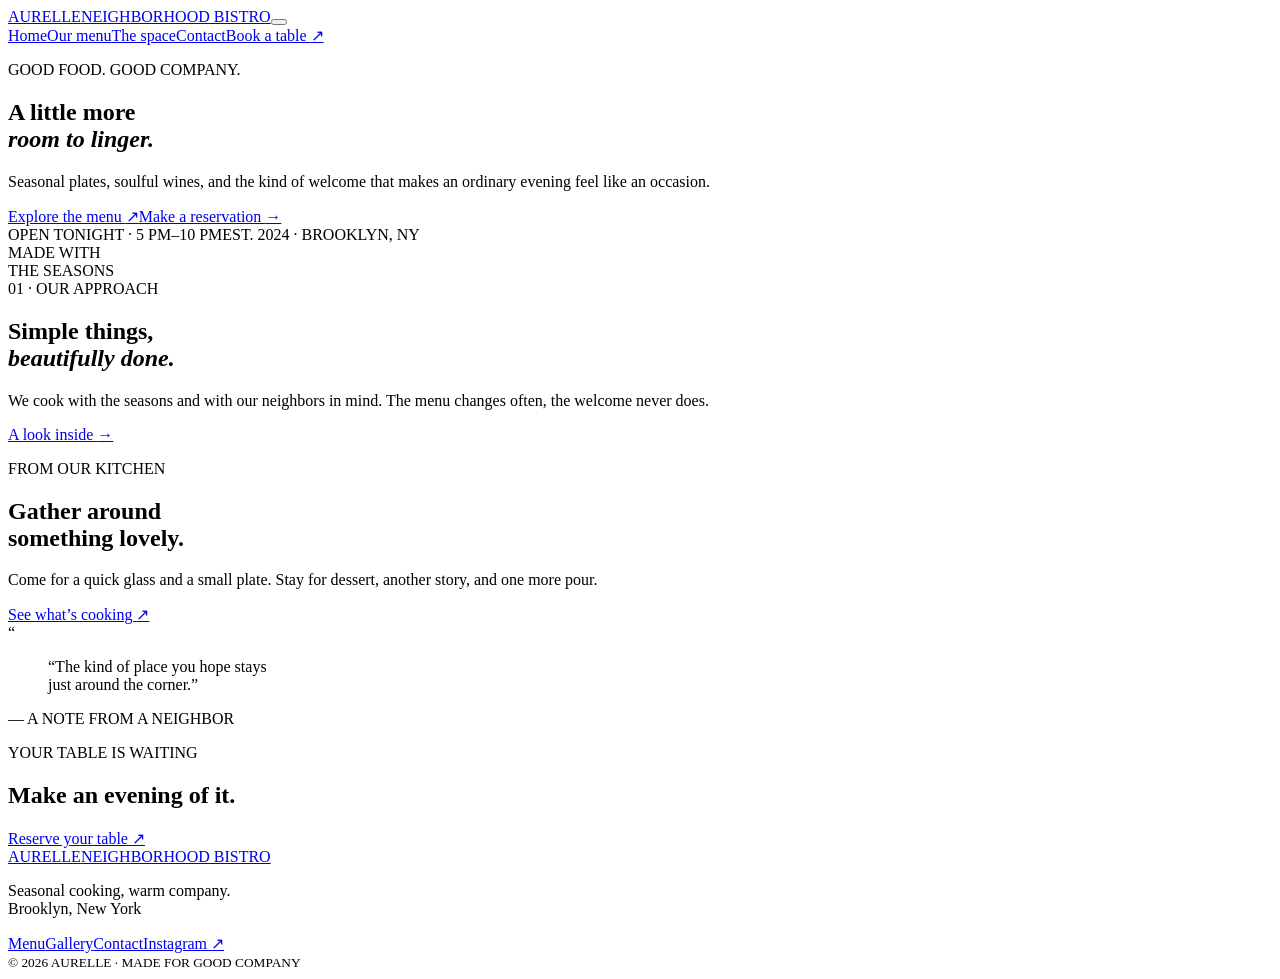
==== index.html @ bf6ffbeb "Add index.html" ====
<!doctype html>
<html lang="en">
<head>
  <meta charset="utf-8"><meta name="viewport" content="width=device-width, initial-scale=1">
  <meta name="theme-color" content="#f7f5ef"><meta name="description" content="Aurelle is a neighborhood bistro for thoughtful seasonal cooking, warm hospitality, and evenings worth lingering over.">
  <title>Aurelle — A neighborhood bistro</title><link rel="preconnect" href="https://fonts.googleapis.com"><link rel="preconnect" href="https://fonts.gstatic.com" crossorigin><link href="https://fonts.googleapis.com/css2?family=DM+Sans:wght@400;500;600;700&family=Playfair+Display:wght@400;500;600&display=swap" rel="stylesheet"><link rel="stylesheet" href="styles.css">
</head>
<body>
  <header class="site-header"><a class="wordmark" href="index.html" aria-label="Aurelle home">AURELLE<span>NEIGHBORHOOD BISTRO</span></a><button class="menu-toggle" aria-label="Open navigation" aria-expanded="false"><i></i><i></i></button><nav class="main-nav"><a class="active" href="index.html">Home</a><a href="menu.html">Our menu</a><a href="gallery.html">The space</a><a href="contact.html">Contact</a><a class="nav-book" href="contact.html#reservation">Book a table <span>↗</span></a></nav></header>
  <main>
    <section class="hero"><div class="hero-image" role="img" aria-label="A candlelit restaurant table set for dinner"></div><div class="hero-copy"><p class="eyebrow">GOOD FOOD. GOOD COMPANY.</p><h1>A little more<br><em>room to linger.</em></h1><p class="lead">Seasonal plates, soulful wines, and the kind of welcome that makes an ordinary evening feel like an occasion.</p><div class="hero-actions"><a class="button button-dark" href="menu.html">Explore the menu <span>↗</span></a><a class="text-link" href="contact.html#reservation">Make a reservation <span>→</span></a></div><div class="hero-meta"><span><i class="status-dot"></i> OPEN TONIGHT · 5 PM–10 PM</span><span>EST. 2024 · BROOKLYN, NY</span></div></div><div class="hero-stamp">MADE WITH<br>THE SEASONS</div></section>
    <section class="intro section-pad"><div class="section-kicker">01 <span>·</span> OUR APPROACH</div><div class="intro-content"><h2>Simple things,<br><em>beautifully done.</em></h2><div><p>We cook with the seasons and with our neighbors in mind. The menu changes often, the welcome never does.</p><a href="gallery.html" class="text-link">A look inside <span>→</span></a></div></div></section>
    <section class="featured"><div class="featured-photo"></div><div class="featured-copy"><p class="eyebrow">FROM OUR KITCHEN</p><h2>Gather around<br>something lovely.</h2><p>Come for a quick glass and a small plate. Stay for dessert, another story, and one more pour.</p><a class="button button-light" href="menu.html">See what’s cooking <span>↗</span></a></div></section>
    <section class="quote section-pad"><span class="quote-mark">“</span><blockquote>“The kind of place you hope stays<br>just around the corner.”</blockquote><p>— A NOTE FROM A NEIGHBOR</p></section>
    <section class="visit-strip"><div><p class="eyebrow">YOUR TABLE IS WAITING</p><h2>Make an evening of it.</h2></div><a class="button button-dark" href="contact.html#reservation">Reserve your table <span>↗</span></a></section>
  </main>
  <footer class="site-footer"><a class="wordmark footer-mark" href="index.html">AURELLE<span>NEIGHBORHOOD BISTRO</span></a><p>Seasonal cooking, warm company.<br>Brooklyn, New York</p><div class="footer-links"><a href="menu.html">Menu</a><a href="gallery.html">Gallery</a><a href="contact.html">Contact</a><a href="https://instagram.com" target="_blank" rel="noreferrer">Instagram ↗</a></div><small>© 2026 AURELLE · MADE FOR GOOD COMPANY</small></footer>
  <script src="script.js"></script>
</body></html>
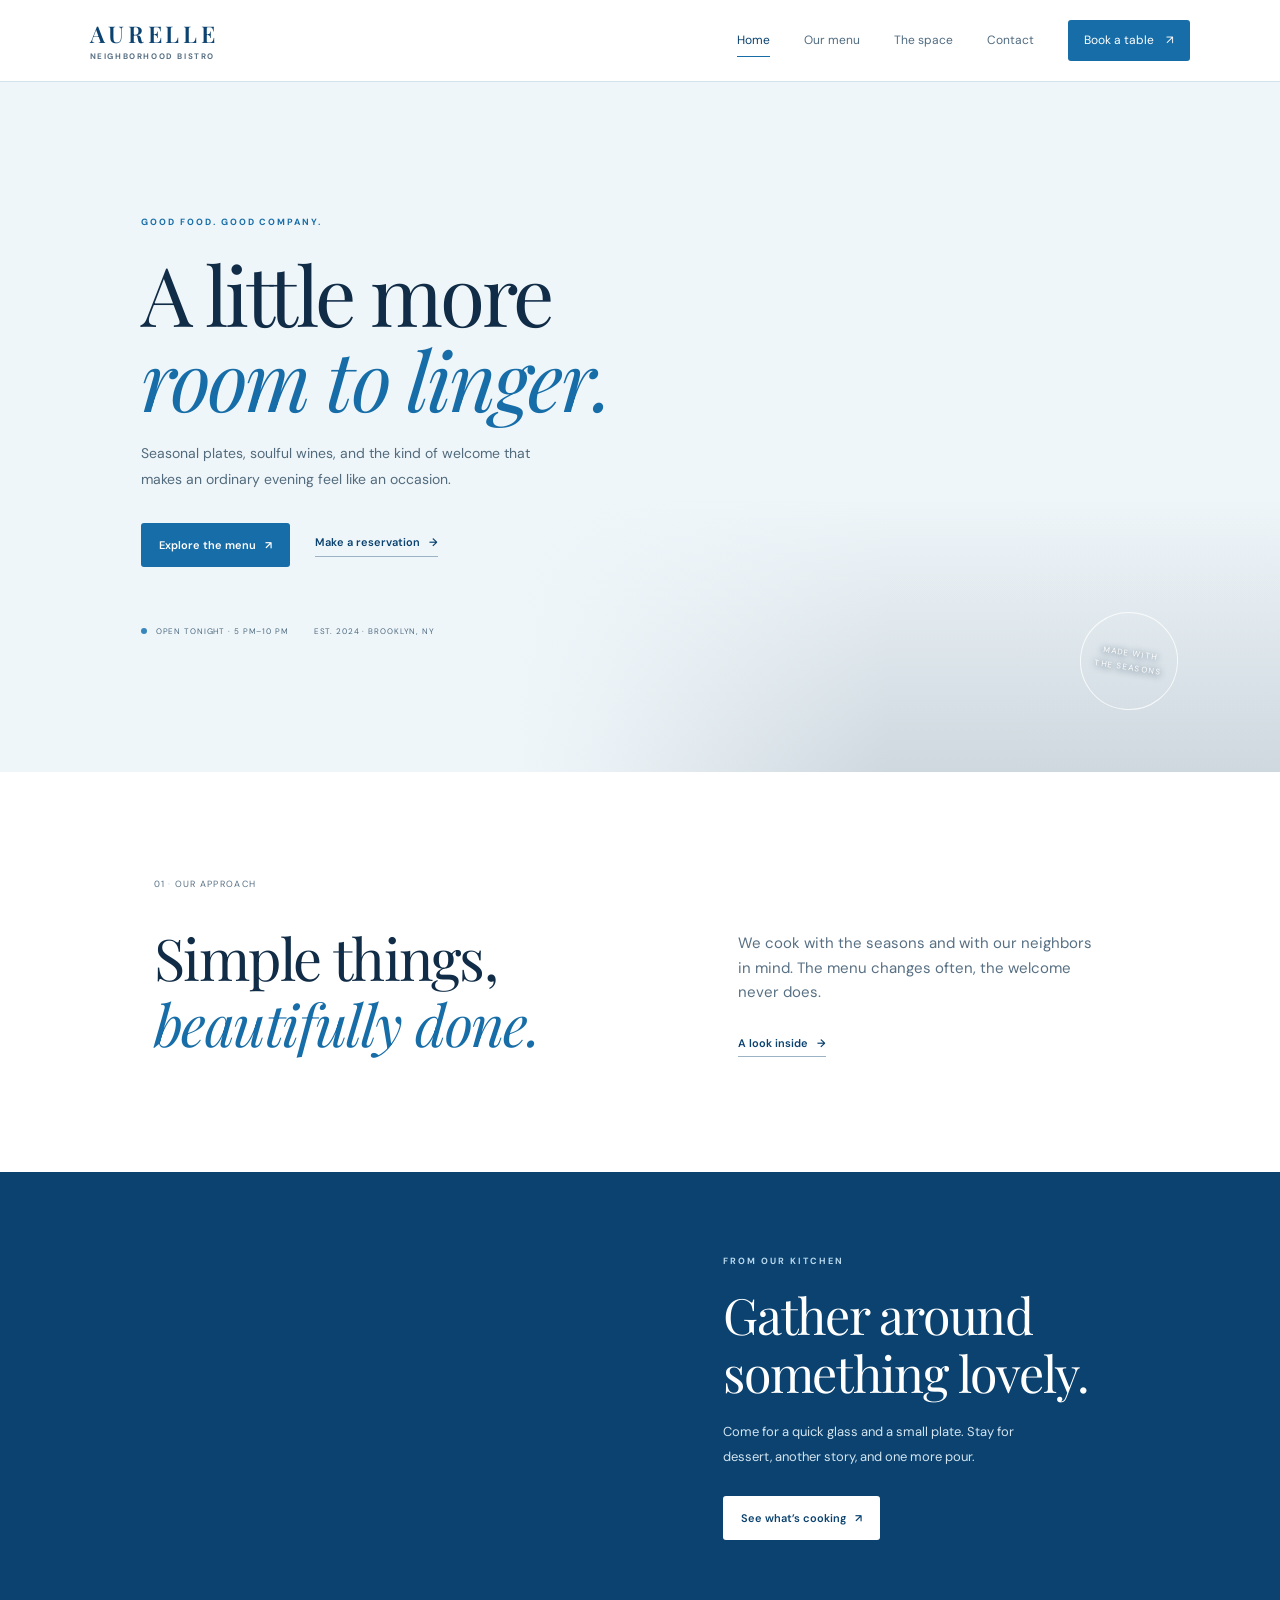
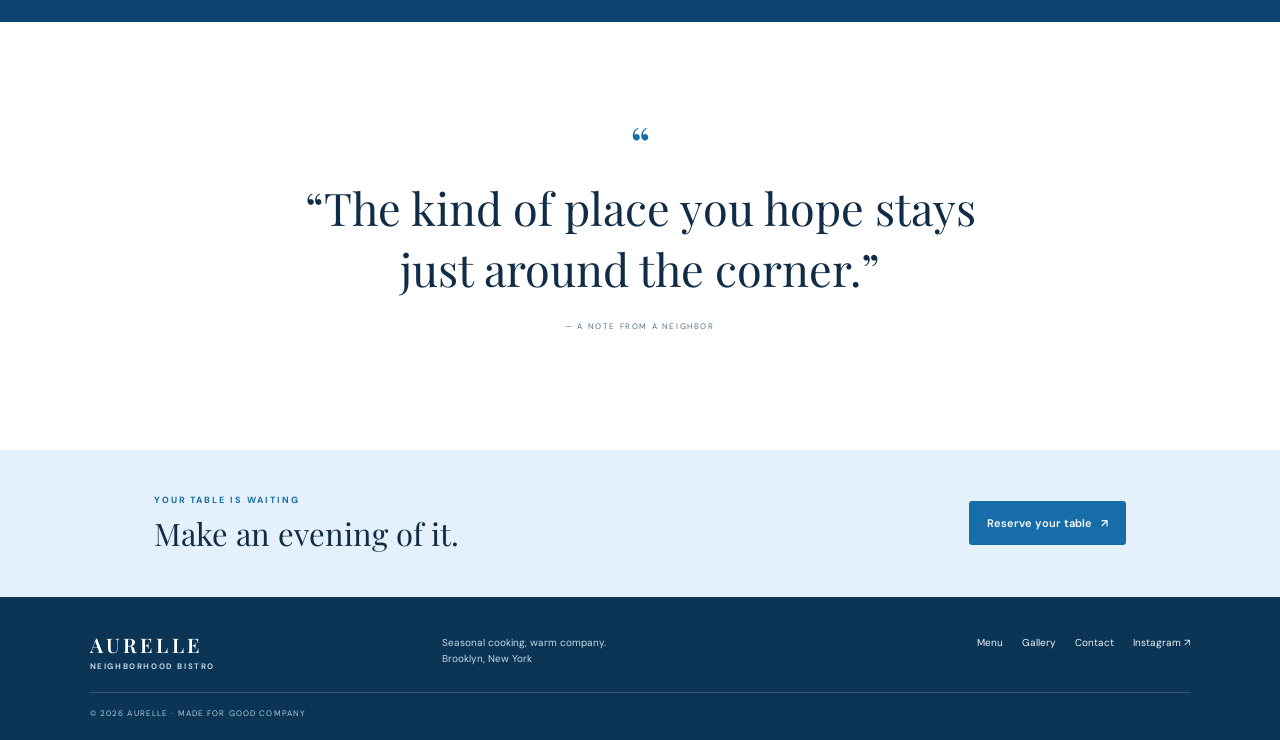
==== commit 8ad07952: "Match browser theme color to new blue palette" ====
--- a/index.html
+++ b/index.html
@@ -2,7 +2,7 @@
 <html lang="en">
 <head>
   <meta charset="utf-8"><meta name="viewport" content="width=device-width, initial-scale=1">
-  <meta name="theme-color" content="#f7f5ef"><meta name="description" content="Aurelle is a neighborhood bistro for thoughtful seasonal cooking, warm hospitality, and evenings worth lingering over.">
+  <meta name="theme-color" content="#f5f9fc"><meta name="description" content="Aurelle is a neighborhood bistro for thoughtful seasonal cooking, warm hospitality, and evenings worth lingering over.">
   <title>Aurelle — A neighborhood bistro</title><link rel="preconnect" href="https://fonts.googleapis.com"><link rel="preconnect" href="https://fonts.gstatic.com" crossorigin><link href="https://fonts.googleapis.com/css2?family=DM+Sans:wght@400;500;600;700&family=Playfair+Display:wght@400;500;600&display=swap" rel="stylesheet"><link rel="stylesheet" href="styles.css">
 </head>
 <body>
@@ -17,3 +17,4 @@
   <footer class="site-footer"><a class="wordmark footer-mark" href="index.html">AURELLE<span>NEIGHBORHOOD BISTRO</span></a><p>Seasonal cooking, warm company.<br>Brooklyn, New York</p><div class="footer-links"><a href="menu.html">Menu</a><a href="gallery.html">Gallery</a><a href="contact.html">Contact</a><a href="https://instagram.com" target="_blank" rel="noreferrer">Instagram ↗</a></div><small>© 2026 AURELLE · MADE FOR GOOD COMPANY</small></footer>
   <script src="script.js"></script>
 </body></html>
+
--- a/styles.css
+++ b/styles.css
@@ -0,0 +1,7 @@
+:root{--paper:#f5f9fc;--white:#fff;--ink:#102c46;--muted:#587084;--blue:#176da7;--blue-dark:#0b426f;--blue-soft:#e4f1fa;--line:#d4e2ec;--serif:'Playfair Display',Georgia,serif;--sans:'DM Sans',Arial,sans-serif}*{box-sizing:border-box}html{scroll-behavior:smooth}body{margin:0;background:var(--white);color:var(--ink);font:15px/1.65 var(--sans);-webkit-font-smoothing:antialiased}a{color:inherit;text-decoration:none}button,input,select{font:inherit}.site-header{height:82px;padding:0 7%;display:flex;align-items:center;justify-content:space-between;border-bottom:1px solid var(--line);position:relative;z-index:5;background:rgba(255,255,255,.97)}.wordmark{font:600 23px/1 var(--serif);letter-spacing:.16em;color:var(--blue-dark)}.wordmark span{display:block;margin-top:7px;font:700 8px/1 var(--sans);letter-spacing:.2em;color:var(--muted)}.main-nav{display:flex;align-items:center;gap:34px;font-size:12px}.main-nav>a:not(.nav-book){color:#506b80;position:relative}.main-nav>a.active,.main-nav>a:hover{color:var(--blue-dark)}.main-nav>a:not(.nav-book)::after{content:"";position:absolute;left:0;right:100%;bottom:-7px;height:1px;background:var(--blue);transition:right .25s}.main-nav>a:not(.nav-book):hover::after,.main-nav>a.active::after{right:0}.nav-book{padding:11px 16px;border-radius:3px;background:var(--blue);color:white}.nav-book:hover,.button-dark:hover{background:var(--blue-dark)}.nav-book span,.button span,.text-link span{margin-left:9px}.menu-toggle{display:none}.hero{height:min(690px,calc(100vh - 82px));min-height:570px;position:relative;display:flex;align-items:center;overflow:hidden;background:#eff6fa}.hero-image{position:absolute;inset:0 0 0 40%;background:linear-gradient(90deg,#eff6fa 0%,rgba(239,246,250,.86) 11%,rgba(239,246,250,.05) 49%),linear-gradient(0deg,rgba(7,34,56,.15),transparent 40%),url('https://images.unsplash.com/photo-1414235077428-338989a2e8c0?auto=format&fit=crop&w=1800&q=90') center/cover}.hero-copy{position:relative;padding-left:11%;width:59%;max-width:740px}.eyebrow{font-size:9px;line-height:1.5;letter-spacing:.22em;font-weight:700;color:var(--blue);margin:0}.hero h1,.page-heading h1{font:400 clamp(54px,6.4vw,82px)/1.04 var(--serif);letter-spacing:-.035em;margin:22px 0 18px}.hero h1 em,.page-heading h1 em,.intro h2 em{color:var(--blue);font-weight:400}.lead{max-width:390px;color:#526b7c;font-size:14px;line-height:1.9}.hero-actions{display:flex;align-items:center;gap:25px;margin-top:30px}.button{display:inline-flex;align-items:center;justify-content:center;padding:13px 18px;border:0;border-radius:3px;font-size:11px;font-weight:600;transition:transform .22s,background .22s,box-shadow .22s;cursor:pointer}.button:hover{transform:translateY(-2px);box-shadow:0 7px 20px #123c5c20}.button-dark{background:var(--blue);color:white}.button-light{background:white;color:var(--blue-dark)}.text-link{display:inline-flex;align-items:center;font-size:11px;font-weight:600;border-bottom:1px solid #9bb3c4;padding-bottom:4px;color:var(--blue-dark)}.hero-meta{margin-top:58px;display:flex;gap:25px;font-size:8px;letter-spacing:.11em;color:#4d6a7f}.status-dot{display:inline-block;width:6px;height:6px;border-radius:50%;background:#3986bc;margin-right:6px}.hero-stamp{position:absolute;right:8%;bottom:9%;border:1px solid rgba(255,255,255,.8);border-radius:50%;width:98px;height:98px;color:white;display:grid;place-content:center;text-align:center;font-size:8px;letter-spacing:.15em;line-height:1.7;transform:rotate(8deg);text-shadow:0 1px 7px #102c46}.section-pad{padding-left:12%;padding-right:12%}.intro{padding-top:105px;padding-bottom:115px}.section-kicker{font-size:9px;letter-spacing:.14em;color:var(--muted)}.section-kicker span{color:#a6c3d7}.intro-content{display:grid;grid-template-columns:1.15fr .85fr;align-items:end;margin-top:24px;gap:60px}.intro h2,.featured h2,.contact-details h2,.reservation-form h2{font:400 clamp(38px,4.5vw,59px)/1.16 var(--serif);letter-spacing:-.025em;margin:0}.intro-content>div{max-width:365px;color:var(--muted)}.intro-content .text-link{margin-top:14px}.featured{background:var(--blue-dark);color:white;display:grid;grid-template-columns:1fr 1fr}.featured-photo{background:url('https://images.unsplash.com/photo-1559339352-11d035aa65de?auto=format&fit=crop&w=1300&q=85') center/cover;min-height:450px}.featured-copy{padding:72px 13%;align-self:center}.featured-copy .eyebrow{color:#b9d9ef}.featured h2{font-size:clamp(38px,4vw,50px);margin:18px 0}.featured-copy>p:not(.eyebrow){color:#d2e4f0;max-width:340px;font-size:13px;line-height:1.9;margin-bottom:26px}.quote{text-align:center;padding-top:88px;padding-bottom:96px}.quote-mark{font:50px var(--serif);color:var(--blue)}.quote blockquote{font:400 clamp(28px,3.7vw,45px)/1.35 var(--serif);margin:0}.quote>p{font-size:8px;letter-spacing:.2em;color:var(--muted);margin:21px}.visit-strip{padding:44px 12%;background:var(--blue-soft);display:flex;justify-content:space-between;align-items:center;gap:24px}.visit-strip .eyebrow{margin-bottom:8px}.visit-strip h2{font:400 31px/1.2 var(--serif);margin:0}.site-footer{background:#0c3555;color:#edf6fc;padding:38px 7% 20px;display:grid;grid-template-columns:1fr 1fr 1.2fr;gap:22px;align-items:start}.footer-mark{color:#fff;font-size:20px}.footer-mark span{color:#bdd5e5}.site-footer>p{margin:0;color:#c4dae9;font-size:10px}.footer-links{display:flex;gap:19px;justify-content:flex-end;font-size:10px;flex-wrap:wrap}.footer-links a:hover{color:#a8d5f2}.site-footer small{grid-column:1/-1;border-top:1px solid #315774;padding-top:14px;color:#afc9db;font-size:8px;letter-spacing:.14em}.page-heading{text-align:center;padding:75px 20px 54px;background:linear-gradient(180deg,#f1f7fb,white)}.page-heading h1{font-size:clamp(52px,6vw,76px);margin:13px 0 10px}.page-heading>p:last-child{margin:0 auto;color:var(--muted);font-size:13px;max-width:440px}.menu-wrap{padding-top:8px;padding-bottom:78px}.menu-toolbar{display:flex;justify-content:space-between;align-items:center;border-bottom:1px solid var(--line);padding-bottom:15px;margin-bottom:28px;gap:18px}.menu-toolbar>p{font-size:8px;letter-spacing:.14em;color:var(--muted);white-space:nowrap}.filter-list{display:flex;gap:8px}.filter-chip{border:1px solid var(--line);border-radius:99px;background:white;padding:8px 14px;font-size:10px;color:#506b80;cursor:pointer;transition:.2s}.filter-chip.selected,.filter-chip:hover{background:var(--blue);border-color:var(--blue);color:white}.menu-grid{display:grid;grid-template-columns:repeat(3,minmax(0,1fr));gap:32px 22px}.dish-card{position:relative;min-width:0}.dish-image{height:210px;background-image:var(--dish);background-position:center;background-size:cover;border-radius:3px;transition:transform .45s,filter .3s}.dish-card:hover .dish-image{transform:scale(1.02);filter:saturate(1.08)}.dish-info{display:flex;justify-content:space-between;gap:9px;padding-top:12px}.dish-info h2{font:500 18px/1.3 var(--serif);letter-spacing:0;margin:0}.dish-info p{font-size:10px;color:var(--muted);margin:5px 0 0;line-height:1.5}.dish-info strong{font-size:12px;font-weight:600;color:var(--blue-dark);white-space:nowrap}.dish-tag{display:block;font-size:7px;letter-spacing:.16em;color:var(--blue);margin-top:9px}.dish-card[hidden]{display:none}.menu-note{display:flex;gap:12px;align-items:center;border-top:1px solid var(--line);margin-top:45px;padding-top:16px;color:var(--muted);font-size:10px}.menu-note p{margin:0}.menu-note span{color:var(--blue);font-size:19px}.gallery-grid{display:grid;grid-template-columns:1.12fr .88fr .88fr;grid-template-rows:245px 245px;gap:14px;padding-bottom:55px}.gallery-tile{border:0;border-radius:3px;background:none;padding:0;position:relative;overflow:hidden;text-align:left;cursor:zoom-in;min-width:0}.gallery-tile img{width:100%;height:100%;object-fit:cover;display:block;transition:transform .5s}.gallery-tile:hover img{transform:scale(1.05)}.tile-tall{grid-row:span 2}.gallery-tile span{position:absolute;left:15px;bottom:13px;color:white;font-size:9px;letter-spacing:.1em;text-shadow:0 1px 6px #102c46}.gallery-tile i{font-style:normal;margin-left:9px;font-size:8px;letter-spacing:.16em}.lightbox{border:0;padding:0;max-width:min(92vw,1000px);max-height:90vh;background:transparent;overflow:visible}.lightbox::backdrop{background:rgba(7,25,40,.88)}.lightbox img{max-width:90vw;max-height:84vh;display:block;object-fit:contain}.lightbox-close{position:absolute;right:-38px;top:-40px;border:0;background:transparent;color:white;font-size:34px;cursor:pointer}.contact-layout{display:grid;grid-template-columns:.78fr 1.22fr;gap:7%;padding-top:5px;padding-bottom:78px;scroll-margin-top:25px}.contact-details h2{font-size:40px;margin:14px 0 26px}.detail-block{border-top:1px solid var(--line);padding:14px 0}.detail-block>span{font-size:8px;letter-spacing:.17em;color:var(--blue);font-weight:700}.detail-block p,.detail-block>a:not(.text-link){font-size:11px;color:#526d81;line-height:1.8;margin:7px 0}.detail-block b{font-weight:600;padding-left:10px;color:var(--ink)}.detail-block .text-link{font-size:10px}.reservation-form{background:var(--blue-soft);border-radius:4px;padding:34px 36px}.reservation-form h2{font-size:32px;margin:11px 0 7px}.form-intro{font-size:10px;color:var(--muted);margin:0 0 21px}.form-row{display:grid;grid-template-columns:1fr 1fr;gap:13px;margin-bottom:13px}.reservation-form label{display:flex;flex-direction:column;gap:6px;font-size:9px;font-weight:600;color:#33526b}.reservation-form input,.reservation-form select{width:100%;height:41px;background:white;border:1px solid #ccdae5;padding:0 11px;font-size:10px;color:var(--ink);border-radius:3px}.reservation-form input:focus,.reservation-form select:focus{outline:2px solid #8dbfe0;border-color:var(--blue)}.submit-button{margin-top:3px}.form-status{font-size:11px;color:var(--blue-dark);min-height:18px}.form-note{font-size:8px;color:#667d8e;display:block;margin-top:5px}.map-panel{margin:0 12% 70px;height:200px;border-radius:3px;background:linear-gradient(135deg,#e7f2f9,#d3e7f4);display:grid;place-items:center;text-align:center}.map-placeholder{display:grid;justify-items:center}.map-marker{color:var(--blue);font-size:25px}.map-placeholder p{font-size:9px;letter-spacing:.16em;margin:5px;color:var(--blue-dark)}.map-placeholder a{font-size:10px;border-bottom:1px solid #6c9dbb;padding-bottom:3px;margin-top:8px;color:var(--blue-dark)}
+@media(max-width:850px){.site-header{height:72px;padding:0 5%}.menu-toggle{display:flex;flex-direction:column;gap:5px;border:0;background:none;padding:10px;cursor:pointer}.menu-toggle i{display:block;width:22px;height:2px;background:var(--blue-dark);border-radius:2px}.main-nav{display:none;position:absolute;top:72px;left:0;right:0;background:white;padding:12px 6% 22px;box-shadow:0 12px 18px #123c5c16;align-items:stretch;gap:0;flex-direction:column}.main-nav.open{display:flex}.main-nav a{padding:12px 0;border-bottom:1px solid var(--line)}.main-nav .nav-book{border:0;padding:13px 0;background:transparent;color:var(--blue-dark)}.main-nav>a:not(.nav-book)::after{display:none}.hero{height:auto;min-height:630px;align-items:flex-end}.hero-image{inset:0 0 40% 0;background:linear-gradient(0deg,#eff6fa 0%,rgba(239,246,250,.02) 43%),url('https://images.unsplash.com/photo-1414235077428-338989a2e8c0?auto=format&fit=crop&w=1300&q=85') center 48%/cover}.hero-copy{width:100%;max-width:none;padding:0 7% 28px}.hero h1{font-size:clamp(48px,10vw,64px);margin:10px 0}.lead{font-size:13px;max-width:440px}.hero-meta{margin-top:26px;justify-content:space-between;gap:12px}.hero-stamp{right:7%;top:37%;width:82px;height:82px;font-size:7px}.section-pad{padding-left:7%;padding-right:7%}.intro{padding-top:72px;padding-bottom:76px}.intro-content{gap:26px}.featured-photo{min-height:360px}.featured-copy{padding:48px 9%}.featured h2{font-size:39px}.visit-strip{padding:36px 7%}.menu-grid{grid-template-columns:repeat(2,minmax(0,1fr))}.gallery-grid{padding-left:5%;padding-right:5%;grid-template-rows:190px 190px}.contact-layout{gap:5%;grid-template-columns:.8fr 1.2fr}.reservation-form{padding:27px 23px}.map-panel{margin-left:7%;margin-right:7%}.site-footer{padding-left:5%;padding-right:5%}}
+@media(max-width:600px){body{font-size:14px}.wordmark{font-size:19px}.wordmark span{font-size:7px}.hero{min-height:560px}.hero-image{inset:0 0 43% 0}.hero-copy{padding:0 6% 23px}.hero h1{font-size:49px}.lead{font-size:12px;line-height:1.75}.hero-actions{gap:15px;margin-top:22px;align-items:flex-start;flex-direction:column}.button{padding:12px 15px}.hero-meta{font-size:7px;flex-direction:column;gap:6px;margin-top:20px}.hero-stamp{display:none}.intro{padding-top:58px;padding-bottom:60px}.intro-content{grid-template-columns:1fr;gap:14px;margin-top:17px}.intro h2{font-size:39px}.featured{grid-template-columns:1fr}.featured-photo{min-height:215px}.featured-copy{padding:31px 7%}.featured h2{font-size:34px;margin:12px 0}.featured-copy>p:not(.eyebrow){font-size:12px;margin-bottom:19px}.quote{padding-top:58px;padding-bottom:62px}.quote blockquote{font-size:28px}.quote blockquote br{display:none}.visit-strip{align-items:flex-start;gap:16px;flex-direction:column;padding:28px 6%}.visit-strip h2{font-size:26px}.site-footer{grid-template-columns:1fr auto;gap:11px;padding:23px 5% 15px}.footer-mark{font-size:17px;letter-spacing:.12em}.footer-mark span{font-size:6px}.site-footer>p{grid-column:auto;grid-row:auto;text-align:right;font-size:8px;line-height:1.5}.footer-links{grid-column:1/-1;justify-content:flex-start;gap:15px;margin-top:3px;font-size:9px}.site-footer small{padding-top:10px;font-size:6px}.page-heading{padding:53px 7% 36px}.page-heading h1{font-size:48px}.page-heading>p:last-child{font-size:12px}.menu-wrap{padding-top:0;padding-bottom:52px}.menu-toolbar{align-items:flex-start;gap:9px;flex-direction:column;margin-bottom:19px}.menu-toolbar>p{font-size:7px}.filter-list{max-width:100%;overflow-x:auto;padding-bottom:5px}.filter-chip{white-space:nowrap;padding:8px 11px;font-size:9px}.menu-grid{gap:22px 11px}.dish-image{height:clamp(105px,34vw,145px)}.dish-info h2{font-size:15px}.dish-info p{font-size:8px}.dish-info strong{font-size:10px}.dish-tag{font-size:6px;margin-top:7px}.menu-note{margin-top:30px;font-size:9px;align-items:flex-start}.gallery-grid{grid-template-columns:1fr 1fr;grid-template-rows:clamp(140px,47vw,200px) clamp(105px,36vw,150px) clamp(105px,36vw,150px);gap:8px;padding:0 4% 35px}.gallery-tile.tile-tall{grid-row:span 2}.gallery-tile span{left:8px;bottom:7px;font-size:7px}.gallery-tile i{display:block;margin:2px 0 0;font-size:6px}.lightbox-close{right:0;top:-42px}.contact-layout{grid-template-columns:1fr;gap:23px;padding-top:0;padding-bottom:48px}.contact-details h2{font-size:35px;margin-bottom:18px}.detail-block{padding:11px 0}.reservation-form{padding:24px 17px}.reservation-form h2{font-size:27px}.form-row{grid-template-columns:1fr 1fr;gap:9px;margin-bottom:11px}.reservation-form label{font-size:8px}.reservation-form input,.reservation-form select{height:39px;font-size:10px;padding:0 8px}.form-note{font-size:7px}.map-panel{height:135px;margin:0 4% 42px}}
+@media(max-width:360px){.hero h1{font-size:43px}.form-row{grid-template-columns:1fr}.footer-links{gap:12px}.site-footer>p{font-size:7px}}
+@media(prefers-reduced-motion:no-preference){.scroll-reveal{opacity:0;transform:translateY(30px) scale(.985);transition:opacity .75s ease,transform .75s cubic-bezier(.18,.72,.25,1)}.scroll-reveal.is-visible{opacity:1;transform:translateY(0) scale(1)}.dish-card.scroll-reveal:nth-child(3n+2){transition-delay:.1s}.dish-card.scroll-reveal:nth-child(3n){transition-delay:.2s}.button span,.text-link span{display:inline-block;transition:transform .2s}.button:hover span,.text-link:hover span{transform:translate(2px,-2px)}.gallery-tile img{transition:transform .55s cubic-bezier(.2,.7,.2,1)}.gallery-tile:hover img{transform:scale(1.055)}.hero-stamp{transition:transform .3s}.hero-stamp:hover{transform:rotate(0) scale(1.05)}}
+@media(prefers-reduced-motion:reduce){html{scroll-behavior:auto}*,*::before,*::after{animation-duration:.01ms!important;animation-iteration-count:1!important;scroll-behavior:auto!important;transition-duration:.01ms!important}}
+
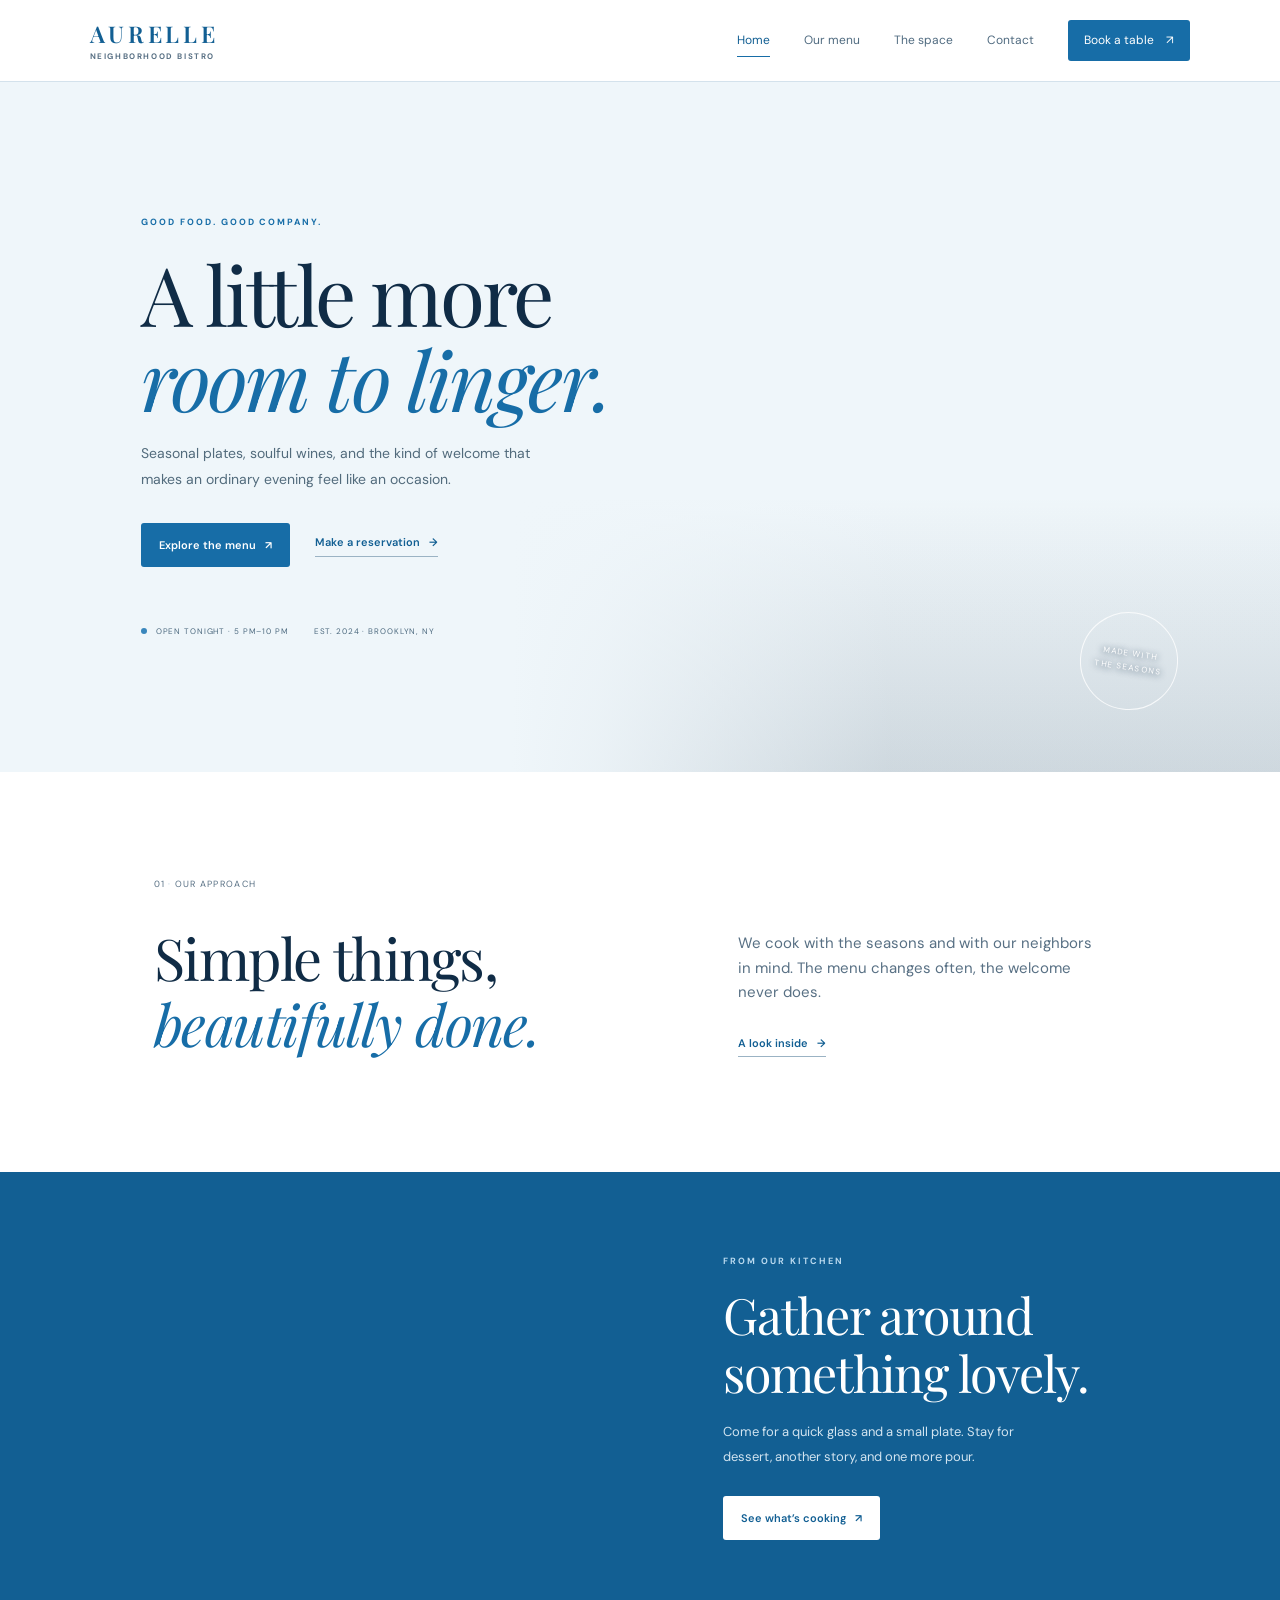
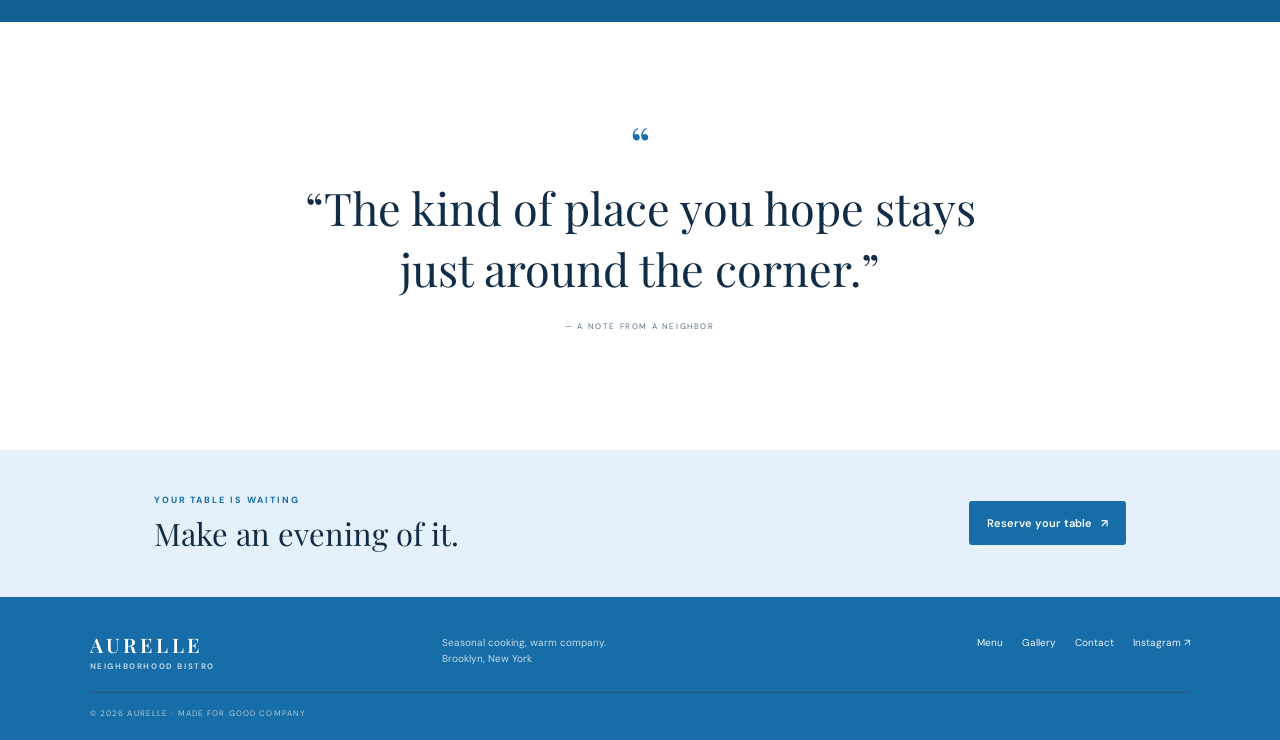
==== commit 5e004026: "Refresh mobile stylesheet reference" ====
--- a/index.html
+++ b/index.html
@@ -3,7 +3,7 @@
 <head>
   <meta charset="utf-8"><meta name="viewport" content="width=device-width, initial-scale=1">
   <meta name="theme-color" content="#f5f9fc"><meta name="description" content="Aurelle is a neighborhood bistro for thoughtful seasonal cooking, warm hospitality, and evenings worth lingering over.">
-  <title>Aurelle — A neighborhood bistro</title><link rel="preconnect" href="https://fonts.googleapis.com"><link rel="preconnect" href="https://fonts.gstatic.com" crossorigin><link href="https://fonts.googleapis.com/css2?family=DM+Sans:wght@400;500;600;700&family=Playfair+Display:wght@400;500;600&display=swap" rel="stylesheet"><link rel="stylesheet" href="styles.css">
+  <title>Aurelle — A neighborhood bistro</title><link rel="preconnect" href="https://fonts.googleapis.com"><link rel="preconnect" href="https://fonts.gstatic.com" crossorigin><link href="https://fonts.googleapis.com/css2?family=DM+Sans:wght@400;500;600;700&family=Playfair+Display:wght@400;500;600&display=swap" rel="stylesheet"><link rel="stylesheet" href="styles.css?v=blue-mobile-20261021">
 </head>
 <body>
   <header class="site-header"><a class="wordmark" href="index.html" aria-label="Aurelle home">AURELLE<span>NEIGHBORHOOD BISTRO</span></a><button class="menu-toggle" aria-label="Open navigation" aria-expanded="false"><i></i><i></i></button><nav class="main-nav"><a class="active" href="index.html">Home</a><a href="menu.html">Our menu</a><a href="gallery.html">The space</a><a href="contact.html">Contact</a><a class="nav-book" href="contact.html#reservation">Book a table <span>↗</span></a></nav></header>
--- a/styles.css
+++ b/styles.css
@@ -1,4 +1,4 @@
-:root{--paper:#f5f9fc;--white:#fff;--ink:#102c46;--muted:#587084;--blue:#176da7;--blue-dark:#0b426f;--blue-soft:#e4f1fa;--line:#d4e2ec;--serif:'Playfair Display',Georgia,serif;--sans:'DM Sans',Arial,sans-serif}*{box-sizing:border-box}html{scroll-behavior:smooth}body{margin:0;background:var(--white);color:var(--ink);font:15px/1.65 var(--sans);-webkit-font-smoothing:antialiased}a{color:inherit;text-decoration:none}button,input,select{font:inherit}.site-header{height:82px;padding:0 7%;display:flex;align-items:center;justify-content:space-between;border-bottom:1px solid var(--line);position:relative;z-index:5;background:rgba(255,255,255,.97)}.wordmark{font:600 23px/1 var(--serif);letter-spacing:.16em;color:var(--blue-dark)}.wordmark span{display:block;margin-top:7px;font:700 8px/1 var(--sans);letter-spacing:.2em;color:var(--muted)}.main-nav{display:flex;align-items:center;gap:34px;font-size:12px}.main-nav>a:not(.nav-book){color:#506b80;position:relative}.main-nav>a.active,.main-nav>a:hover{color:var(--blue-dark)}.main-nav>a:not(.nav-book)::after{content:"";position:absolute;left:0;right:100%;bottom:-7px;height:1px;background:var(--blue);transition:right .25s}.main-nav>a:not(.nav-book):hover::after,.main-nav>a.active::after{right:0}.nav-book{padding:11px 16px;border-radius:3px;background:var(--blue);color:white}.nav-book:hover,.button-dark:hover{background:var(--blue-dark)}.nav-book span,.button span,.text-link span{margin-left:9px}.menu-toggle{display:none}.hero{height:min(690px,calc(100vh - 82px));min-height:570px;position:relative;display:flex;align-items:center;overflow:hidden;background:#eff6fa}.hero-image{position:absolute;inset:0 0 0 40%;background:linear-gradient(90deg,#eff6fa 0%,rgba(239,246,250,.86) 11%,rgba(239,246,250,.05) 49%),linear-gradient(0deg,rgba(7,34,56,.15),transparent 40%),url('https://images.unsplash.com/photo-1414235077428-338989a2e8c0?auto=format&fit=crop&w=1800&q=90') center/cover}.hero-copy{position:relative;padding-left:11%;width:59%;max-width:740px}.eyebrow{font-size:9px;line-height:1.5;letter-spacing:.22em;font-weight:700;color:var(--blue);margin:0}.hero h1,.page-heading h1{font:400 clamp(54px,6.4vw,82px)/1.04 var(--serif);letter-spacing:-.035em;margin:22px 0 18px}.hero h1 em,.page-heading h1 em,.intro h2 em{color:var(--blue);font-weight:400}.lead{max-width:390px;color:#526b7c;font-size:14px;line-height:1.9}.hero-actions{display:flex;align-items:center;gap:25px;margin-top:30px}.button{display:inline-flex;align-items:center;justify-content:center;padding:13px 18px;border:0;border-radius:3px;font-size:11px;font-weight:600;transition:transform .22s,background .22s,box-shadow .22s;cursor:pointer}.button:hover{transform:translateY(-2px);box-shadow:0 7px 20px #123c5c20}.button-dark{background:var(--blue);color:white}.button-light{background:white;color:var(--blue-dark)}.text-link{display:inline-flex;align-items:center;font-size:11px;font-weight:600;border-bottom:1px solid #9bb3c4;padding-bottom:4px;color:var(--blue-dark)}.hero-meta{margin-top:58px;display:flex;gap:25px;font-size:8px;letter-spacing:.11em;color:#4d6a7f}.status-dot{display:inline-block;width:6px;height:6px;border-radius:50%;background:#3986bc;margin-right:6px}.hero-stamp{position:absolute;right:8%;bottom:9%;border:1px solid rgba(255,255,255,.8);border-radius:50%;width:98px;height:98px;color:white;display:grid;place-content:center;text-align:center;font-size:8px;letter-spacing:.15em;line-height:1.7;transform:rotate(8deg);text-shadow:0 1px 7px #102c46}.section-pad{padding-left:12%;padding-right:12%}.intro{padding-top:105px;padding-bottom:115px}.section-kicker{font-size:9px;letter-spacing:.14em;color:var(--muted)}.section-kicker span{color:#a6c3d7}.intro-content{display:grid;grid-template-columns:1.15fr .85fr;align-items:end;margin-top:24px;gap:60px}.intro h2,.featured h2,.contact-details h2,.reservation-form h2{font:400 clamp(38px,4.5vw,59px)/1.16 var(--serif);letter-spacing:-.025em;margin:0}.intro-content>div{max-width:365px;color:var(--muted)}.intro-content .text-link{margin-top:14px}.featured{background:var(--blue-dark);color:white;display:grid;grid-template-columns:1fr 1fr}.featured-photo{background:url('https://images.unsplash.com/photo-1559339352-11d035aa65de?auto=format&fit=crop&w=1300&q=85') center/cover;min-height:450px}.featured-copy{padding:72px 13%;align-self:center}.featured-copy .eyebrow{color:#b9d9ef}.featured h2{font-size:clamp(38px,4vw,50px);margin:18px 0}.featured-copy>p:not(.eyebrow){color:#d2e4f0;max-width:340px;font-size:13px;line-height:1.9;margin-bottom:26px}.quote{text-align:center;padding-top:88px;padding-bottom:96px}.quote-mark{font:50px var(--serif);color:var(--blue)}.quote blockquote{font:400 clamp(28px,3.7vw,45px)/1.35 var(--serif);margin:0}.quote>p{font-size:8px;letter-spacing:.2em;color:var(--muted);margin:21px}.visit-strip{padding:44px 12%;background:var(--blue-soft);display:flex;justify-content:space-between;align-items:center;gap:24px}.visit-strip .eyebrow{margin-bottom:8px}.visit-strip h2{font:400 31px/1.2 var(--serif);margin:0}.site-footer{background:#0c3555;color:#edf6fc;padding:38px 7% 20px;display:grid;grid-template-columns:1fr 1fr 1.2fr;gap:22px;align-items:start}.footer-mark{color:#fff;font-size:20px}.footer-mark span{color:#bdd5e5}.site-footer>p{margin:0;color:#c4dae9;font-size:10px}.footer-links{display:flex;gap:19px;justify-content:flex-end;font-size:10px;flex-wrap:wrap}.footer-links a:hover{color:#a8d5f2}.site-footer small{grid-column:1/-1;border-top:1px solid #315774;padding-top:14px;color:#afc9db;font-size:8px;letter-spacing:.14em}.page-heading{text-align:center;padding:75px 20px 54px;background:linear-gradient(180deg,#f1f7fb,white)}.page-heading h1{font-size:clamp(52px,6vw,76px);margin:13px 0 10px}.page-heading>p:last-child{margin:0 auto;color:var(--muted);font-size:13px;max-width:440px}.menu-wrap{padding-top:8px;padding-bottom:78px}.menu-toolbar{display:flex;justify-content:space-between;align-items:center;border-bottom:1px solid var(--line);padding-bottom:15px;margin-bottom:28px;gap:18px}.menu-toolbar>p{font-size:8px;letter-spacing:.14em;color:var(--muted);white-space:nowrap}.filter-list{display:flex;gap:8px}.filter-chip{border:1px solid var(--line);border-radius:99px;background:white;padding:8px 14px;font-size:10px;color:#506b80;cursor:pointer;transition:.2s}.filter-chip.selected,.filter-chip:hover{background:var(--blue);border-color:var(--blue);color:white}.menu-grid{display:grid;grid-template-columns:repeat(3,minmax(0,1fr));gap:32px 22px}.dish-card{position:relative;min-width:0}.dish-image{height:210px;background-image:var(--dish);background-position:center;background-size:cover;border-radius:3px;transition:transform .45s,filter .3s}.dish-card:hover .dish-image{transform:scale(1.02);filter:saturate(1.08)}.dish-info{display:flex;justify-content:space-between;gap:9px;padding-top:12px}.dish-info h2{font:500 18px/1.3 var(--serif);letter-spacing:0;margin:0}.dish-info p{font-size:10px;color:var(--muted);margin:5px 0 0;line-height:1.5}.dish-info strong{font-size:12px;font-weight:600;color:var(--blue-dark);white-space:nowrap}.dish-tag{display:block;font-size:7px;letter-spacing:.16em;color:var(--blue);margin-top:9px}.dish-card[hidden]{display:none}.menu-note{display:flex;gap:12px;align-items:center;border-top:1px solid var(--line);margin-top:45px;padding-top:16px;color:var(--muted);font-size:10px}.menu-note p{margin:0}.menu-note span{color:var(--blue);font-size:19px}.gallery-grid{display:grid;grid-template-columns:1.12fr .88fr .88fr;grid-template-rows:245px 245px;gap:14px;padding-bottom:55px}.gallery-tile{border:0;border-radius:3px;background:none;padding:0;position:relative;overflow:hidden;text-align:left;cursor:zoom-in;min-width:0}.gallery-tile img{width:100%;height:100%;object-fit:cover;display:block;transition:transform .5s}.gallery-tile:hover img{transform:scale(1.05)}.tile-tall{grid-row:span 2}.gallery-tile span{position:absolute;left:15px;bottom:13px;color:white;font-size:9px;letter-spacing:.1em;text-shadow:0 1px 6px #102c46}.gallery-tile i{font-style:normal;margin-left:9px;font-size:8px;letter-spacing:.16em}.lightbox{border:0;padding:0;max-width:min(92vw,1000px);max-height:90vh;background:transparent;overflow:visible}.lightbox::backdrop{background:rgba(7,25,40,.88)}.lightbox img{max-width:90vw;max-height:84vh;display:block;object-fit:contain}.lightbox-close{position:absolute;right:-38px;top:-40px;border:0;background:transparent;color:white;font-size:34px;cursor:pointer}.contact-layout{display:grid;grid-template-columns:.78fr 1.22fr;gap:7%;padding-top:5px;padding-bottom:78px;scroll-margin-top:25px}.contact-details h2{font-size:40px;margin:14px 0 26px}.detail-block{border-top:1px solid var(--line);padding:14px 0}.detail-block>span{font-size:8px;letter-spacing:.17em;color:var(--blue);font-weight:700}.detail-block p,.detail-block>a:not(.text-link){font-size:11px;color:#526d81;line-height:1.8;margin:7px 0}.detail-block b{font-weight:600;padding-left:10px;color:var(--ink)}.detail-block .text-link{font-size:10px}.reservation-form{background:var(--blue-soft);border-radius:4px;padding:34px 36px}.reservation-form h2{font-size:32px;margin:11px 0 7px}.form-intro{font-size:10px;color:var(--muted);margin:0 0 21px}.form-row{display:grid;grid-template-columns:1fr 1fr;gap:13px;margin-bottom:13px}.reservation-form label{display:flex;flex-direction:column;gap:6px;font-size:9px;font-weight:600;color:#33526b}.reservation-form input,.reservation-form select{width:100%;height:41px;background:white;border:1px solid #ccdae5;padding:0 11px;font-size:10px;color:var(--ink);border-radius:3px}.reservation-form input:focus,.reservation-form select:focus{outline:2px solid #8dbfe0;border-color:var(--blue)}.submit-button{margin-top:3px}.form-status{font-size:11px;color:var(--blue-dark);min-height:18px}.form-note{font-size:8px;color:#667d8e;display:block;margin-top:5px}.map-panel{margin:0 12% 70px;height:200px;border-radius:3px;background:linear-gradient(135deg,#e7f2f9,#d3e7f4);display:grid;place-items:center;text-align:center}.map-placeholder{display:grid;justify-items:center}.map-marker{color:var(--blue);font-size:25px}.map-placeholder p{font-size:9px;letter-spacing:.16em;margin:5px;color:var(--blue-dark)}.map-placeholder a{font-size:10px;border-bottom:1px solid #6c9dbb;padding-bottom:3px;margin-top:8px;color:var(--blue-dark)}
+:root{--paper:#f5f9fc;--white:#fff;--ink:#102c46;--muted:#587084;--blue:#176da7;--blue-dark:#125f93;--blue-soft:#e4f1fa;--line:#d4e2ec;--serif:'Playfair Display',Georgia,serif;--sans:'DM Sans',Arial,sans-serif}*{box-sizing:border-box}html{scroll-behavior:smooth}body{margin:0;background:var(--white);color:var(--ink);font:15px/1.65 var(--sans);-webkit-font-smoothing:antialiased}a{color:inherit;text-decoration:none}button,input,select{font:inherit}.site-header{height:82px;padding:0 7%;display:flex;align-items:center;justify-content:space-between;border-bottom:1px solid var(--line);position:relative;z-index:5;background:rgba(255,255,255,.97)}.wordmark{font:600 23px/1 var(--serif);letter-spacing:.16em;color:var(--blue-dark)}.wordmark span{display:block;margin-top:7px;font:700 8px/1 var(--sans);letter-spacing:.2em;color:var(--muted)}.main-nav{display:flex;align-items:center;gap:34px;font-size:12px}.main-nav>a:not(.nav-book){color:#506b80;position:relative}.main-nav>a.active,.main-nav>a:hover{color:var(--blue-dark)}.main-nav>a:not(.nav-book)::after{content:"";position:absolute;left:0;right:100%;bottom:-7px;height:1px;background:var(--blue);transition:right .25s}.main-nav>a:not(.nav-book):hover::after,.main-nav>a.active::after{right:0}.nav-book{padding:11px 16px;border-radius:3px;background:var(--blue);color:white}.nav-book:hover,.button-dark:hover{background:var(--blue-dark)}.nav-book span,.button span,.text-link span{margin-left:9px}.menu-toggle{display:none}.hero{height:min(690px,calc(100vh - 82px));min-height:570px;position:relative;display:flex;align-items:center;overflow:hidden;background:#eff6fa}.hero-image{position:absolute;inset:0 0 0 40%;background:linear-gradient(90deg,#eff6fa 0%,rgba(239,246,250,.86) 11%,rgba(239,246,250,.05) 49%),linear-gradient(0deg,rgba(7,34,56,.15),transparent 40%),url('https://images.unsplash.com/photo-1414235077428-338989a2e8c0?auto=format&fit=crop&w=1800&q=90') center/cover}.hero-copy{position:relative;padding-left:11%;width:59%;max-width:740px}.eyebrow{font-size:9px;line-height:1.5;letter-spacing:.22em;font-weight:700;color:var(--blue);margin:0}.hero h1,.page-heading h1{font:400 clamp(54px,6.4vw,82px)/1.04 var(--serif);letter-spacing:-.035em;margin:22px 0 18px}.hero h1 em,.page-heading h1 em,.intro h2 em{color:var(--blue);font-weight:400}.lead{max-width:390px;color:#526b7c;font-size:14px;line-height:1.9}.hero-actions{display:flex;align-items:center;gap:25px;margin-top:30px}.button{display:inline-flex;align-items:center;justify-content:center;padding:13px 18px;border:0;border-radius:3px;font-size:11px;font-weight:600;transition:transform .22s,background .22s,box-shadow .22s;cursor:pointer}.button:hover{transform:translateY(-2px);box-shadow:0 7px 20px #123c5c20}.button-dark{background:var(--blue);color:white}.button-light{background:white;color:var(--blue-dark)}.text-link{display:inline-flex;align-items:center;font-size:11px;font-weight:600;border-bottom:1px solid #9bb3c4;padding-bottom:4px;color:var(--blue-dark)}.hero-meta{margin-top:58px;display:flex;gap:25px;font-size:8px;letter-spacing:.11em;color:#4d6a7f}.status-dot{display:inline-block;width:6px;height:6px;border-radius:50%;background:#3986bc;margin-right:6px}.hero-stamp{position:absolute;right:8%;bottom:9%;border:1px solid rgba(255,255,255,.8);border-radius:50%;width:98px;height:98px;color:white;display:grid;place-content:center;text-align:center;font-size:8px;letter-spacing:.15em;line-height:1.7;transform:rotate(8deg);text-shadow:0 1px 7px #102c46}.section-pad{padding-left:12%;padding-right:12%}.intro{padding-top:105px;padding-bottom:115px}.section-kicker{font-size:9px;letter-spacing:.14em;color:var(--muted)}.section-kicker span{color:#a6c3d7}.intro-content{display:grid;grid-template-columns:1.15fr .85fr;align-items:end;margin-top:24px;gap:60px}.intro h2,.featured h2,.contact-details h2,.reservation-form h2{font:400 clamp(38px,4.5vw,59px)/1.16 var(--serif);letter-spacing:-.025em;margin:0}.intro-content>div{max-width:365px;color:var(--muted)}.intro-content .text-link{margin-top:14px}.featured{background:var(--blue-dark);color:white;display:grid;grid-template-columns:1fr 1fr}.featured-photo{background:url('https://images.unsplash.com/photo-1559339352-11d035aa65de?auto=format&fit=crop&w=1300&q=85') center/cover;min-height:450px}.featured-copy{padding:72px 13%;align-self:center}.featured-copy .eyebrow{color:#b9d9ef}.featured h2{font-size:clamp(38px,4vw,50px);margin:18px 0}.featured-copy>p:not(.eyebrow){color:#d2e4f0;max-width:340px;font-size:13px;line-height:1.9;margin-bottom:26px}.quote{text-align:center;padding-top:88px;padding-bottom:96px}.quote-mark{font:50px var(--serif);color:var(--blue)}.quote blockquote{font:400 clamp(28px,3.7vw,45px)/1.35 var(--serif);margin:0}.quote>p{font-size:8px;letter-spacing:.2em;color:var(--muted);margin:21px}.visit-strip{padding:44px 12%;background:var(--blue-soft);display:flex;justify-content:space-between;align-items:center;gap:24px}.visit-strip .eyebrow{margin-bottom:8px}.visit-strip h2{font:400 31px/1.2 var(--serif);margin:0}.site-footer{background:#176da7;color:#edf6fc;padding:38px 7% 20px;display:grid;grid-template-columns:1fr 1fr 1.2fr;gap:22px;align-items:start}.footer-mark{color:#fff;font-size:20px}.footer-mark span{color:#bdd5e5}.site-footer>p{margin:0;color:#c4dae9;font-size:10px}.footer-links{display:flex;gap:19px;justify-content:flex-end;font-size:10px;flex-wrap:wrap}.footer-links a:hover{color:#a8d5f2}.site-footer small{grid-column:1/-1;border-top:1px solid #315774;padding-top:14px;color:#afc9db;font-size:8px;letter-spacing:.14em}.page-heading{text-align:center;padding:75px 20px 54px;background:linear-gradient(180deg,#f1f7fb,white)}.page-heading h1{font-size:clamp(52px,6vw,76px);margin:13px 0 10px}.page-heading>p:last-child{margin:0 auto;color:var(--muted);font-size:13px;max-width:440px}.menu-wrap{padding-top:8px;padding-bottom:78px}.menu-toolbar{display:flex;justify-content:space-between;align-items:center;border-bottom:1px solid var(--line);padding-bottom:15px;margin-bottom:28px;gap:18px}.menu-toolbar>p{font-size:8px;letter-spacing:.14em;color:var(--muted);white-space:nowrap}.filter-list{display:flex;gap:8px}.filter-chip{border:1px solid var(--line);border-radius:99px;background:white;padding:8px 14px;font-size:10px;color:#506b80;cursor:pointer;transition:.2s}.filter-chip.selected,.filter-chip:hover{background:var(--blue);border-color:var(--blue);color:white}.menu-grid{display:grid;grid-template-columns:repeat(3,minmax(0,1fr));gap:32px 22px}.dish-card{position:relative;min-width:0}.dish-image{height:210px;background-image:var(--dish);background-position:center;background-size:cover;border-radius:3px;transition:transform .45s,filter .3s}.dish-card:hover .dish-image{transform:scale(1.02);filter:saturate(1.08)}.dish-info{display:flex;justify-content:space-between;gap:9px;padding-top:12px}.dish-info h2{font:500 18px/1.3 var(--serif);letter-spacing:0;margin:0}.dish-info p{font-size:10px;color:var(--muted);margin:5px 0 0;line-height:1.5}.dish-info strong{font-size:12px;font-weight:600;color:var(--blue-dark);white-space:nowrap}.dish-tag{display:block;font-size:7px;letter-spacing:.16em;color:var(--blue);margin-top:9px}.dish-card[hidden]{display:none}.menu-note{display:flex;gap:12px;align-items:center;border-top:1px solid var(--line);margin-top:45px;padding-top:16px;color:var(--muted);font-size:10px}.menu-note p{margin:0}.menu-note span{color:var(--blue);font-size:19px}.gallery-grid{display:grid;grid-template-columns:1.12fr .88fr .88fr;grid-template-rows:245px 245px;gap:14px;padding-bottom:55px}.gallery-tile{border:0;border-radius:3px;background:none;padding:0;position:relative;overflow:hidden;text-align:left;cursor:zoom-in;min-width:0}.gallery-tile img{width:100%;height:100%;object-fit:cover;display:block;transition:transform .5s}.gallery-tile:hover img{transform:scale(1.05)}.tile-tall{grid-row:span 2}.gallery-tile span{position:absolute;left:15px;bottom:13px;color:white;font-size:9px;letter-spacing:.1em;text-shadow:0 1px 6px #102c46}.gallery-tile i{font-style:normal;margin-left:9px;font-size:8px;letter-spacing:.16em}.lightbox{border:0;padding:0;max-width:min(92vw,1000px);max-height:90vh;background:transparent;overflow:visible}.lightbox::backdrop{background:rgba(7,25,40,.88)}.lightbox img{max-width:90vw;max-height:84vh;display:block;object-fit:contain}.lightbox-close{position:absolute;right:-38px;top:-40px;border:0;background:transparent;color:white;font-size:34px;cursor:pointer}.contact-layout{display:grid;grid-template-columns:.78fr 1.22fr;gap:7%;padding-top:5px;padding-bottom:78px;scroll-margin-top:25px}.contact-details h2{font-size:40px;margin:14px 0 26px}.detail-block{border-top:1px solid var(--line);padding:14px 0}.detail-block>span{font-size:8px;letter-spacing:.17em;color:var(--blue);font-weight:700}.detail-block p,.detail-block>a:not(.text-link){font-size:11px;color:#526d81;line-height:1.8;margin:7px 0}.detail-block b{font-weight:600;padding-left:10px;color:var(--ink)}.detail-block .text-link{font-size:10px}.reservation-form{background:var(--blue-soft);border-radius:4px;padding:34px 36px}.reservation-form h2{font-size:32px;margin:11px 0 7px}.form-intro{font-size:10px;color:var(--muted);margin:0 0 21px}.form-row{display:grid;grid-template-columns:1fr 1fr;gap:13px;margin-bottom:13px}.reservation-form label{display:flex;flex-direction:column;gap:6px;font-size:9px;font-weight:600;color:#33526b}.reservation-form input,.reservation-form select{width:100%;height:41px;background:white;border:1px solid #ccdae5;padding:0 11px;font-size:10px;color:var(--ink);border-radius:3px}.reservation-form input:focus,.reservation-form select:focus{outline:2px solid #8dbfe0;border-color:var(--blue)}.submit-button{margin-top:3px}.form-status{font-size:11px;color:var(--blue-dark);min-height:18px}.form-note{font-size:8px;color:#667d8e;display:block;margin-top:5px}.map-panel{margin:0 12% 70px;height:200px;border-radius:3px;background:linear-gradient(135deg,#e7f2f9,#d3e7f4);display:grid;place-items:center;text-align:center}.map-placeholder{display:grid;justify-items:center}.map-marker{color:var(--blue);font-size:25px}.map-placeholder p{font-size:9px;letter-spacing:.16em;margin:5px;color:var(--blue-dark)}.map-placeholder a{font-size:10px;border-bottom:1px solid #6c9dbb;padding-bottom:3px;margin-top:8px;color:var(--blue-dark)}
 @media(max-width:850px){.site-header{height:72px;padding:0 5%}.menu-toggle{display:flex;flex-direction:column;gap:5px;border:0;background:none;padding:10px;cursor:pointer}.menu-toggle i{display:block;width:22px;height:2px;background:var(--blue-dark);border-radius:2px}.main-nav{display:none;position:absolute;top:72px;left:0;right:0;background:white;padding:12px 6% 22px;box-shadow:0 12px 18px #123c5c16;align-items:stretch;gap:0;flex-direction:column}.main-nav.open{display:flex}.main-nav a{padding:12px 0;border-bottom:1px solid var(--line)}.main-nav .nav-book{border:0;padding:13px 0;background:transparent;color:var(--blue-dark)}.main-nav>a:not(.nav-book)::after{display:none}.hero{height:auto;min-height:630px;align-items:flex-end}.hero-image{inset:0 0 40% 0;background:linear-gradient(0deg,#eff6fa 0%,rgba(239,246,250,.02) 43%),url('https://images.unsplash.com/photo-1414235077428-338989a2e8c0?auto=format&fit=crop&w=1300&q=85') center 48%/cover}.hero-copy{width:100%;max-width:none;padding:0 7% 28px}.hero h1{font-size:clamp(48px,10vw,64px);margin:10px 0}.lead{font-size:13px;max-width:440px}.hero-meta{margin-top:26px;justify-content:space-between;gap:12px}.hero-stamp{right:7%;top:37%;width:82px;height:82px;font-size:7px}.section-pad{padding-left:7%;padding-right:7%}.intro{padding-top:72px;padding-bottom:76px}.intro-content{gap:26px}.featured-photo{min-height:360px}.featured-copy{padding:48px 9%}.featured h2{font-size:39px}.visit-strip{padding:36px 7%}.menu-grid{grid-template-columns:repeat(2,minmax(0,1fr))}.gallery-grid{padding-left:5%;padding-right:5%;grid-template-rows:190px 190px}.contact-layout{gap:5%;grid-template-columns:.8fr 1.2fr}.reservation-form{padding:27px 23px}.map-panel{margin-left:7%;margin-right:7%}.site-footer{padding-left:5%;padding-right:5%}}
 @media(max-width:600px){body{font-size:14px}.wordmark{font-size:19px}.wordmark span{font-size:7px}.hero{min-height:560px}.hero-image{inset:0 0 43% 0}.hero-copy{padding:0 6% 23px}.hero h1{font-size:49px}.lead{font-size:12px;line-height:1.75}.hero-actions{gap:15px;margin-top:22px;align-items:flex-start;flex-direction:column}.button{padding:12px 15px}.hero-meta{font-size:7px;flex-direction:column;gap:6px;margin-top:20px}.hero-stamp{display:none}.intro{padding-top:58px;padding-bottom:60px}.intro-content{grid-template-columns:1fr;gap:14px;margin-top:17px}.intro h2{font-size:39px}.featured{grid-template-columns:1fr}.featured-photo{min-height:215px}.featured-copy{padding:31px 7%}.featured h2{font-size:34px;margin:12px 0}.featured-copy>p:not(.eyebrow){font-size:12px;margin-bottom:19px}.quote{padding-top:58px;padding-bottom:62px}.quote blockquote{font-size:28px}.quote blockquote br{display:none}.visit-strip{align-items:flex-start;gap:16px;flex-direction:column;padding:28px 6%}.visit-strip h2{font-size:26px}.site-footer{grid-template-columns:1fr auto;gap:11px;padding:23px 5% 15px}.footer-mark{font-size:17px;letter-spacing:.12em}.footer-mark span{font-size:6px}.site-footer>p{grid-column:auto;grid-row:auto;text-align:right;font-size:8px;line-height:1.5}.footer-links{grid-column:1/-1;justify-content:flex-start;gap:15px;margin-top:3px;font-size:9px}.site-footer small{padding-top:10px;font-size:6px}.page-heading{padding:53px 7% 36px}.page-heading h1{font-size:48px}.page-heading>p:last-child{font-size:12px}.menu-wrap{padding-top:0;padding-bottom:52px}.menu-toolbar{align-items:flex-start;gap:9px;flex-direction:column;margin-bottom:19px}.menu-toolbar>p{font-size:7px}.filter-list{max-width:100%;overflow-x:auto;padding-bottom:5px}.filter-chip{white-space:nowrap;padding:8px 11px;font-size:9px}.menu-grid{gap:22px 11px}.dish-image{height:clamp(105px,34vw,145px)}.dish-info h2{font-size:15px}.dish-info p{font-size:8px}.dish-info strong{font-size:10px}.dish-tag{font-size:6px;margin-top:7px}.menu-note{margin-top:30px;font-size:9px;align-items:flex-start}.gallery-grid{grid-template-columns:1fr 1fr;grid-template-rows:clamp(140px,47vw,200px) clamp(105px,36vw,150px) clamp(105px,36vw,150px);gap:8px;padding:0 4% 35px}.gallery-tile.tile-tall{grid-row:span 2}.gallery-tile span{left:8px;bottom:7px;font-size:7px}.gallery-tile i{display:block;margin:2px 0 0;font-size:6px}.lightbox-close{right:0;top:-42px}.contact-layout{grid-template-columns:1fr;gap:23px;padding-top:0;padding-bottom:48px}.contact-details h2{font-size:35px;margin-bottom:18px}.detail-block{padding:11px 0}.reservation-form{padding:24px 17px}.reservation-form h2{font-size:27px}.form-row{grid-template-columns:1fr 1fr;gap:9px;margin-bottom:11px}.reservation-form label{font-size:8px}.reservation-form input,.reservation-form select{height:39px;font-size:10px;padding:0 8px}.form-note{font-size:7px}.map-panel{height:135px;margin:0 4% 42px}}
 @media(max-width:360px){.hero h1{font-size:43px}.form-row{grid-template-columns:1fr}.footer-links{gap:12px}.site-footer>p{font-size:7px}}
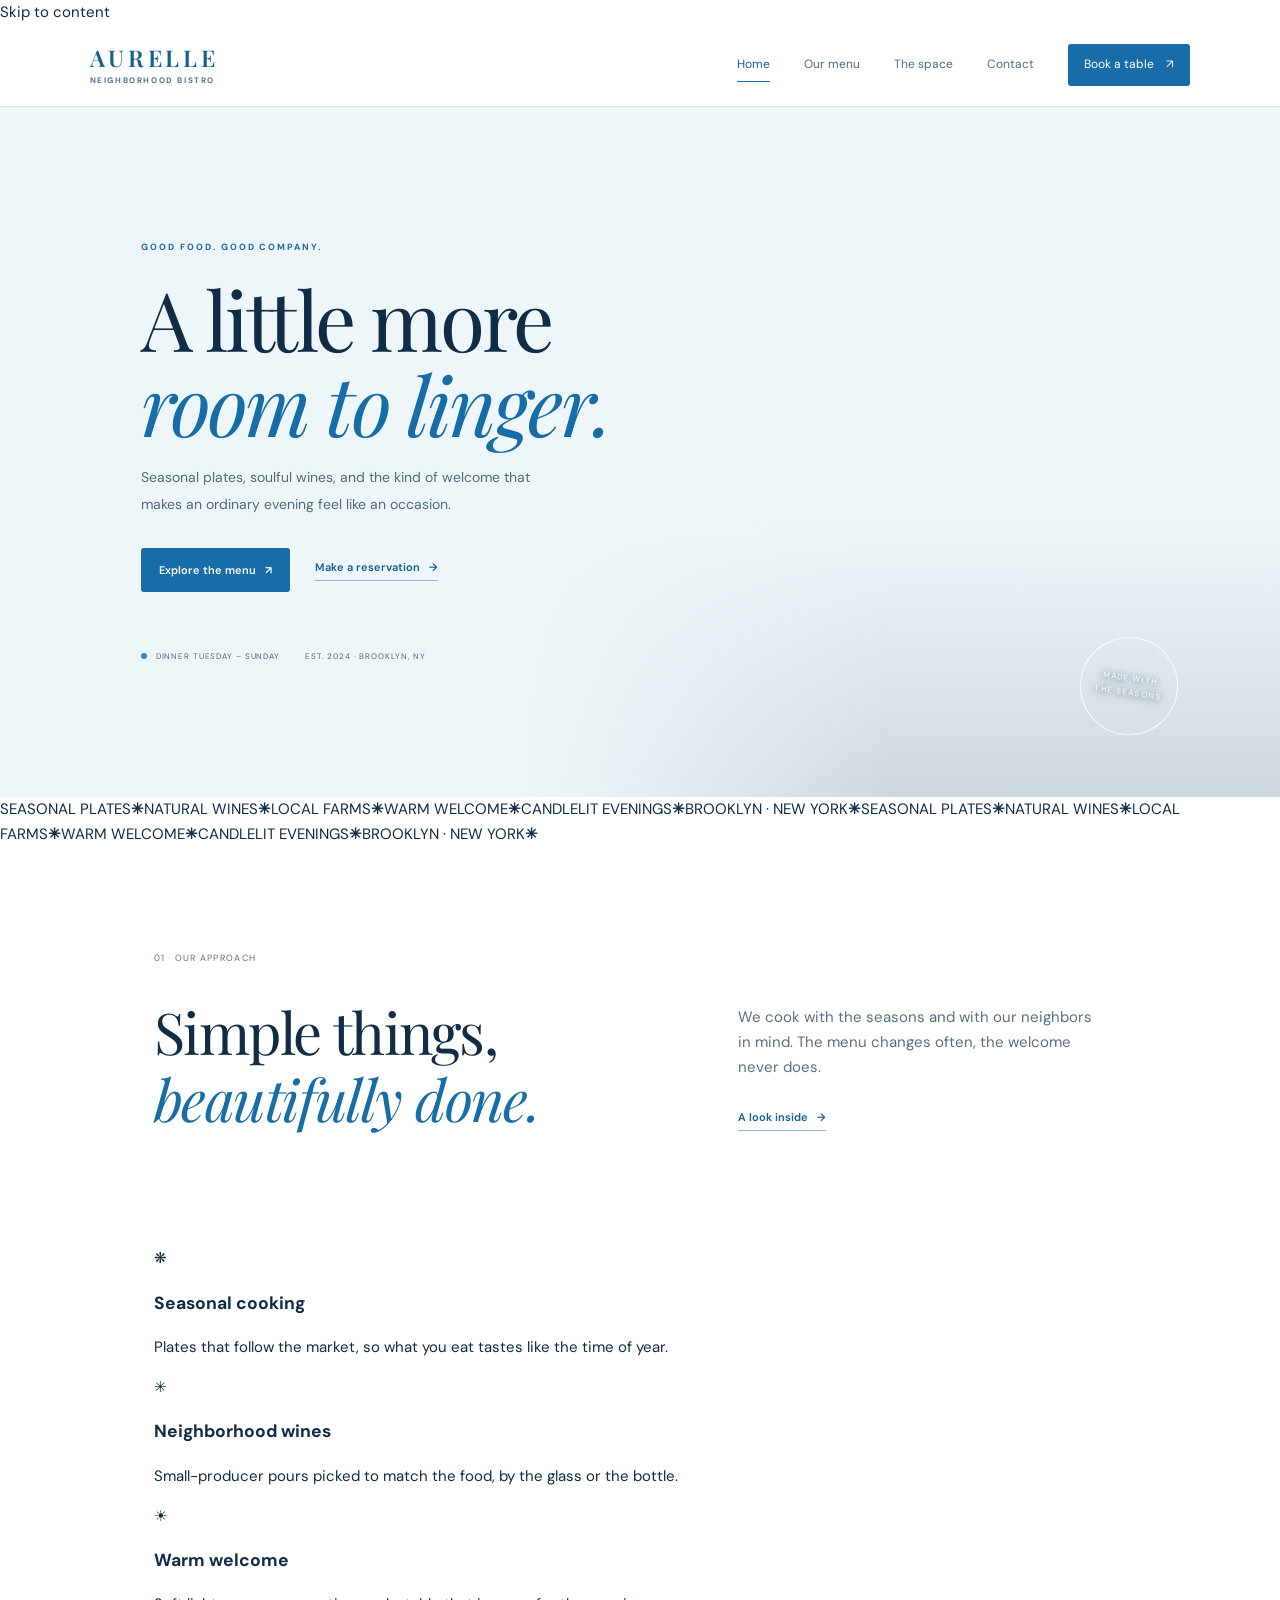
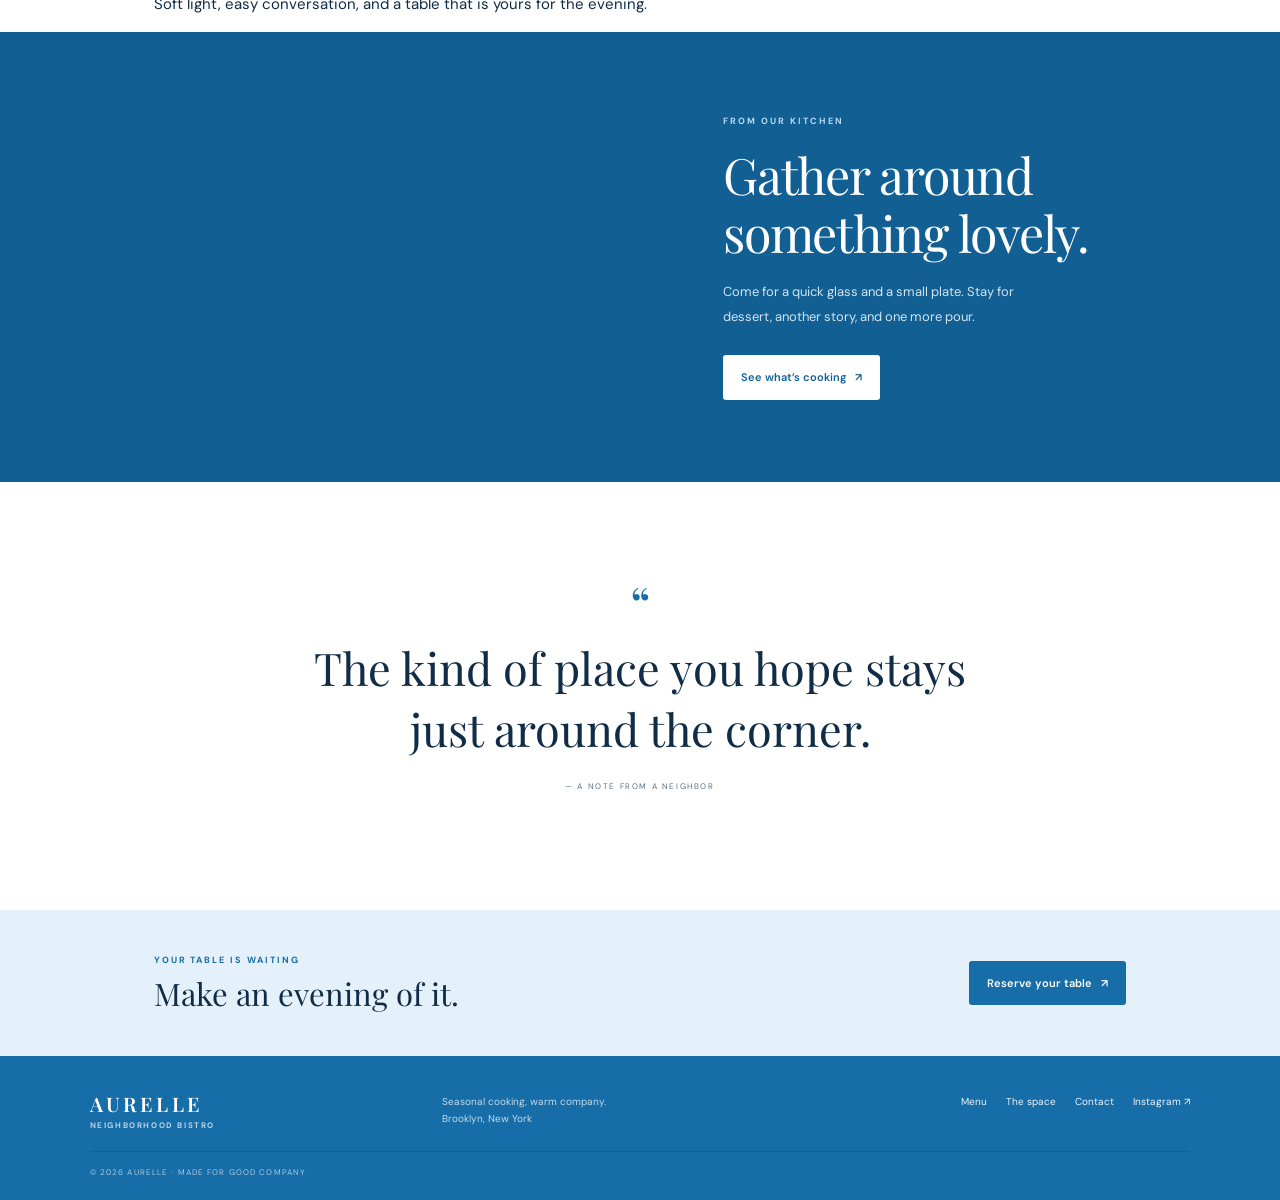
==== commit 436c9ff6: "Replace index.html with ZIP source" ====
--- a/index.html
+++ b/index.html
@@ -1,20 +1,60 @@
 <!doctype html>
 <html lang="en">
 <head>
-  <meta charset="utf-8"><meta name="viewport" content="width=device-width, initial-scale=1">
-  <meta name="theme-color" content="#f5f9fc"><meta name="description" content="Aurelle is a neighborhood bistro for thoughtful seasonal cooking, warm hospitality, and evenings worth lingering over.">
-  <title>Aurelle — A neighborhood bistro</title><link rel="preconnect" href="https://fonts.googleapis.com"><link rel="preconnect" href="https://fonts.gstatic.com" crossorigin><link href="https://fonts.googleapis.com/css2?family=DM+Sans:wght@400;500;600;700&family=Playfair+Display:wght@400;500;600&display=swap" rel="stylesheet"><link rel="stylesheet" href="styles.css?v=blue-mobile-20261021">
+<meta charset="utf-8">
+<meta name="viewport" content="width=device-width, initial-scale=1">
+<meta name="theme-color" content="#176da7">
+<meta name="description" content="Aurelle is a neighborhood bistro for thoughtful seasonal cooking, warm hospitality, and evenings worth lingering over.">
+<title>Aurelle — A neighborhood bistro</title>
+<link rel="icon" href="data:image/svg+xml,%3Csvg xmlns='http://www.w3.org/2000/svg' viewBox='0 0 64 64'%3E%3Crect width='64' height='64' rx='14' fill='%23176da7'/%3E%3Ctext x='32' y='44' font-size='36' text-anchor='middle' fill='white' font-family='Georgia,serif'%3EA%3C/text%3E%3C/svg%3E">
+<link rel="preconnect" href="https://fonts.googleapis.com">
+<link rel="preconnect" href="https://fonts.gstatic.com" crossorigin>
+<link href="https://fonts.googleapis.com/css2?family=DM+Sans:wght@400;500;600;700&amp;family=Playfair+Display:ital,wght@0,400;0,500;0,600;1,400&amp;display=swap" rel="stylesheet">
+<link rel="stylesheet" href="styles.css?v=blue-20261022">
+<script>document.documentElement.classList.add('js')</script>
 </head>
 <body>
-  <header class="site-header"><a class="wordmark" href="index.html" aria-label="Aurelle home">AURELLE<span>NEIGHBORHOOD BISTRO</span></a><button class="menu-toggle" aria-label="Open navigation" aria-expanded="false"><i></i><i></i></button><nav class="main-nav"><a class="active" href="index.html">Home</a><a href="menu.html">Our menu</a><a href="gallery.html">The space</a><a href="contact.html">Contact</a><a class="nav-book" href="contact.html#reservation">Book a table <span>↗</span></a></nav></header>
-  <main>
-    <section class="hero"><div class="hero-image" role="img" aria-label="A candlelit restaurant table set for dinner"></div><div class="hero-copy"><p class="eyebrow">GOOD FOOD. GOOD COMPANY.</p><h1>A little more<br><em>room to linger.</em></h1><p class="lead">Seasonal plates, soulful wines, and the kind of welcome that makes an ordinary evening feel like an occasion.</p><div class="hero-actions"><a class="button button-dark" href="menu.html">Explore the menu <span>↗</span></a><a class="text-link" href="contact.html#reservation">Make a reservation <span>→</span></a></div><div class="hero-meta"><span><i class="status-dot"></i> OPEN TONIGHT · 5 PM–10 PM</span><span>EST. 2024 · BROOKLYN, NY</span></div></div><div class="hero-stamp">MADE WITH<br>THE SEASONS</div></section>
-    <section class="intro section-pad"><div class="section-kicker">01 <span>·</span> OUR APPROACH</div><div class="intro-content"><h2>Simple things,<br><em>beautifully done.</em></h2><div><p>We cook with the seasons and with our neighbors in mind. The menu changes often, the welcome never does.</p><a href="gallery.html" class="text-link">A look inside <span>→</span></a></div></div></section>
-    <section class="featured"><div class="featured-photo"></div><div class="featured-copy"><p class="eyebrow">FROM OUR KITCHEN</p><h2>Gather around<br>something lovely.</h2><p>Come for a quick glass and a small plate. Stay for dessert, another story, and one more pour.</p><a class="button button-light" href="menu.html">See what’s cooking <span>↗</span></a></div></section>
-    <section class="quote section-pad"><span class="quote-mark">“</span><blockquote>“The kind of place you hope stays<br>just around the corner.”</blockquote><p>— A NOTE FROM A NEIGHBOR</p></section>
-    <section class="visit-strip"><div><p class="eyebrow">YOUR TABLE IS WAITING</p><h2>Make an evening of it.</h2></div><a class="button button-dark" href="contact.html#reservation">Reserve your table <span>↗</span></a></section>
-  </main>
-  <footer class="site-footer"><a class="wordmark footer-mark" href="index.html">AURELLE<span>NEIGHBORHOOD BISTRO</span></a><p>Seasonal cooking, warm company.<br>Brooklyn, New York</p><div class="footer-links"><a href="menu.html">Menu</a><a href="gallery.html">Gallery</a><a href="contact.html">Contact</a><a href="https://instagram.com" target="_blank" rel="noreferrer">Instagram ↗</a></div><small>© 2026 AURELLE · MADE FOR GOOD COMPANY</small></footer>
-  <script src="script.js"></script>
-</body></html>
-
+<a class="skip-link" href="#main">Skip to content</a>
+<header class="site-header">
+  <a class="wordmark" href="index.html" aria-label="Aurelle home">AURELLE<span>NEIGHBORHOOD BISTRO</span></a>
+  <button class="menu-toggle" type="button" aria-label="Open navigation" aria-expanded="false" aria-controls="site-nav"><i></i><i></i></button>
+  <nav class="main-nav" id="site-nav" aria-label="Main">
+    <a class="active" aria-current="page" href="index.html">Home</a>
+    <a href="menu.html">Our menu</a>
+    <a href="gallery.html">The space</a>
+    <a href="contact.html">Contact</a>
+    <a class="nav-book" href="contact.html#reservation">Book a table <span aria-hidden="true">↗</span></a>
+  </nav>
+</header>
+<main id="main">
+  <section class="hero">
+    <div class="hero-image" role="img" aria-label="A candlelit restaurant dining room set for dinner"></div>
+    <div class="hero-copy">
+      <p class="eyebrow">GOOD FOOD. GOOD COMPANY.</p>
+      <h1>A little more<br><em>room to linger.</em></h1>
+      <p class="lead">Seasonal plates, soulful wines, and the kind of welcome that makes an ordinary evening feel like an occasion.</p>
+      <div class="hero-actions"><a class="button button-dark" href="menu.html">Explore the menu <span aria-hidden="true">↗</span></a><a class="text-link" href="contact.html#reservation">Make a reservation <span aria-hidden="true">→</span></a></div>
+      <div class="hero-meta"><span id="open-status"><i class="status-dot"></i> DINNER TUESDAY – SUNDAY</span><span>EST. 2024 · BROOKLYN, NY</span></div>
+    </div>
+    <div class="hero-stamp" aria-hidden="true">MADE WITH<br>THE SEASONS</div>
+  </section>
+  <div class="marquee" aria-hidden="true"><div class="marquee-track"><span>SEASONAL PLATES</span><b>✳</b><span>NATURAL WINES</span><b>✳</b><span>LOCAL FARMS</span><b>✳</b><span>WARM WELCOME</span><b>✳</b><span>CANDLELIT EVENINGS</span><b>✳</b><span>BROOKLYN · NEW YORK</span><b>✳</b><span>SEASONAL PLATES</span><b>✳</b><span>NATURAL WINES</span><b>✳</b><span>LOCAL FARMS</span><b>✳</b><span>WARM WELCOME</span><b>✳</b><span>CANDLELIT EVENINGS</span><b>✳</b><span>BROOKLYN · NEW YORK</span><b>✳</b></div></div>
+  <section class="intro section-pad reveal"><div class="section-kicker">01 <span>·</span> OUR APPROACH</div><div class="intro-content"><h2>Simple things,<br><em>beautifully done.</em></h2><div><p>We cook with the seasons and with our neighbors in mind. The menu changes often, the welcome never does.</p><a href="gallery.html" class="text-link">A look inside <span aria-hidden="true">→</span></a></div></div></section>
+  <section class="pillars section-pad">
+    <article class="pillar reveal"><div class="pillar-icon" aria-hidden="true">❋</div><h3>Seasonal cooking</h3><p>Plates that follow the market, so what you eat tastes like the time of year.</p></article>
+    <article class="pillar reveal" style="--d:.12s"><div class="pillar-icon" aria-hidden="true">✳</div><h3>Neighborhood wines</h3><p>Small-producer pours picked to match the food, by the glass or the bottle.</p></article>
+    <article class="pillar reveal" style="--d:.24s"><div class="pillar-icon" aria-hidden="true">☀</div><h3>Warm welcome</h3><p>Soft light, easy conversation, and a table that is yours for the evening.</p></article>
+  </section>
+  <section class="featured"><div class="featured-photo"><img src="https://images.unsplash.com/photo-1559339352-11d035aa65de?auto=format&amp;fit=crop&amp;w=1300&amp;q=80" alt="A beautifully plated seasonal dish" loading="lazy" onerror="this.remove()"></div><div class="featured-copy reveal"><p class="eyebrow">FROM OUR KITCHEN</p><h2>Gather around<br>something lovely.</h2><p>Come for a quick glass and a small plate. Stay for dessert, another story, and one more pour.</p><a class="button button-light" href="menu.html">See what’s cooking <span aria-hidden="true">↗</span></a></div></section>
+  <section class="quote section-pad reveal"><span class="quote-mark" aria-hidden="true">“</span><blockquote>The kind of place you hope stays <br>just around the corner.</blockquote><p>— A NOTE FROM A NEIGHBOR</p></section>
+  <section class="visit-strip reveal"><div><p class="eyebrow">YOUR TABLE IS WAITING</p><h2>Make an evening of it.</h2></div><a class="button button-dark" href="contact.html#reservation">Reserve your table <span aria-hidden="true">↗</span></a></section>
+</main>
+<footer class="site-footer">
+  <a class="wordmark footer-mark" href="index.html">AURELLE<span>NEIGHBORHOOD BISTRO</span></a>
+  <p>Seasonal cooking, warm company.<br>Brooklyn, New York</p>
+  <div class="footer-links"><a href="menu.html">Menu</a><a href="gallery.html">The space</a><a href="contact.html">Contact</a><a href="https://instagram.com" target="_blank" rel="noopener noreferrer">Instagram ↗</a></div>
+  <small>© 2026 AURELLE · MADE FOR GOOD COMPANY</small>
+</footer>
+<script src="script.js?v=blue-20261022"></script>
+</body>
+</html>
